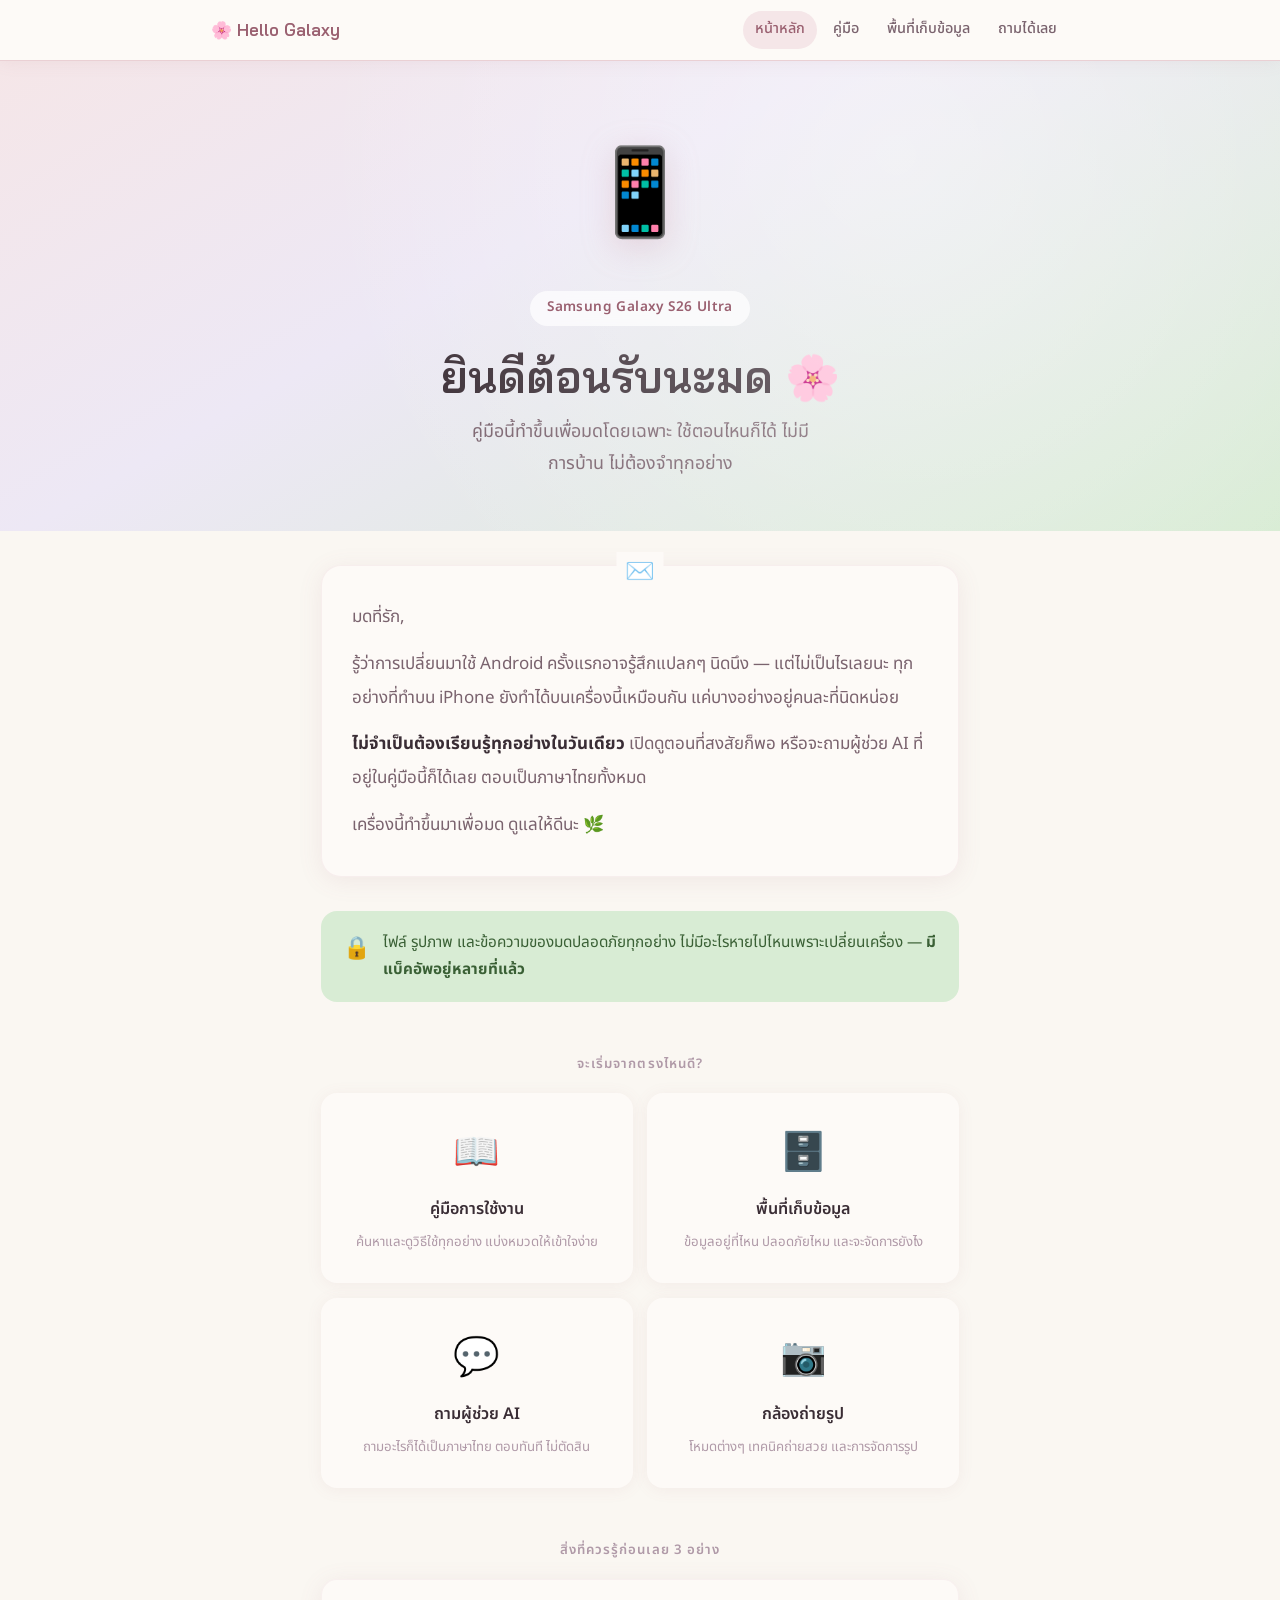
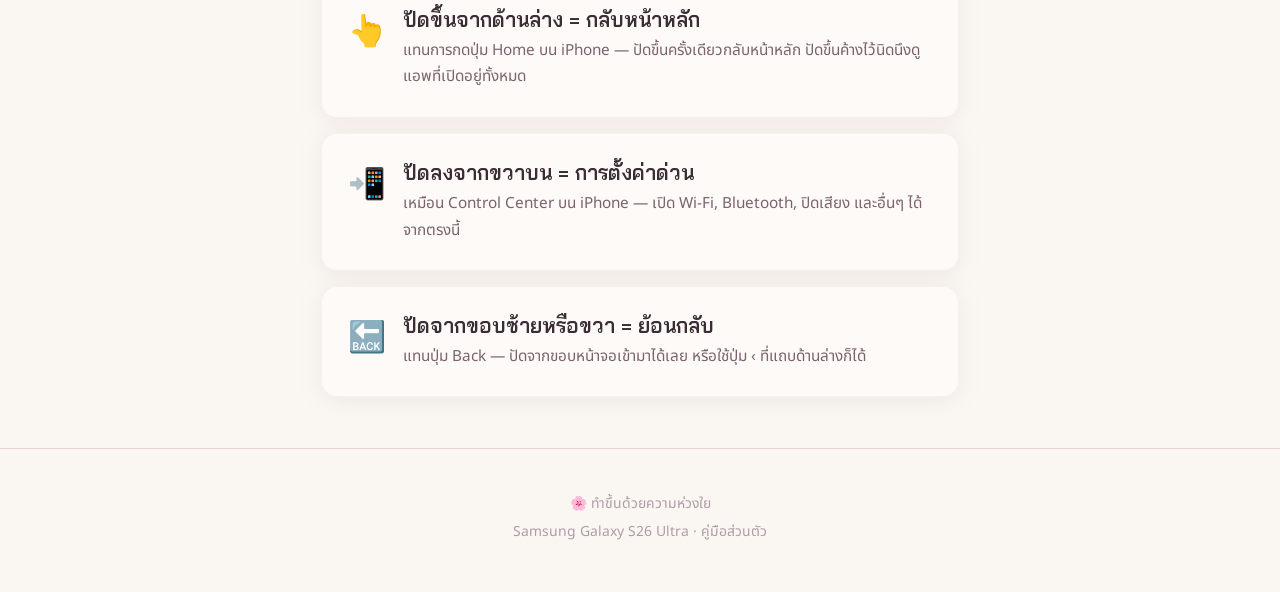
==== index.html @ c6fd24ba "Upload files from local" ====
<!DOCTYPE html>
<html lang="th">
<head>
  <meta charset="UTF-8" />
  <meta name="viewport" content="width=device-width, initial-scale=1.0" />
  <title>สวัสดี Galaxy 🌸</title>
  <link rel="stylesheet" href="style.css" />
  <style>
    .welcome-hero {
      background: linear-gradient(150deg, #f5e6e8 0%, #ede8f5 40%, #d8ecd4 100%);
      padding: 3.5rem 1.5rem 3rem;
      text-align: center;
      position: relative;
      overflow: hidden;
    }
    .welcome-hero::before {
      content: '';
      position: absolute;
      inset: 0;
      background: radial-gradient(circle at 70% 20%, rgba(255,255,255,0.4) 0%, transparent 60%);
      pointer-events: none;
    }
    .welcome-tag {
      display: inline-block;
      background: rgba(255,255,255,0.7);
      color: var(--rose-dark);
      font-size: 0.8rem;
      font-weight: 600;
      padding: 0.35rem 1rem;
      border-radius: var(--radius-pill);
      margin-bottom: 1.25rem;
      letter-spacing: 0.03em;
      backdrop-filter: blur(4px);
    }
    .welcome-hero h1 {
      font-size: clamp(1.8rem, 6vw, 2.6rem);
      margin-bottom: 0.5rem;
      color: var(--text-dark);
    }
    .welcome-subtitle {
      font-size: 1.05rem;
      color: var(--text-mid);
      max-width: 360px;
      margin: 0 auto 0.5rem;
      line-height: 1.8;
    }
    .phone-visual {
      font-size: 5rem;
      display: block;
      margin: 0 auto 1.25rem;
      filter: drop-shadow(0 8px 16px rgba(192,128,144,0.25));
      animation: float 3s ease-in-out infinite;
    }
    @keyframes float {
      0%, 100% { transform: translateY(0); }
      50%       { transform: translateY(-8px); }
    }
    .letter-card {
      background: var(--white);
      border-radius: 20px;
      padding: 2rem 1.75rem;
      box-shadow: var(--shadow-card);
      margin: 2rem 0;
      position: relative;
      border: 1px solid rgba(192,128,144,0.1);
      text-align: left;
    }
    .letter-card::before {
      content: '✉️';
      position: absolute;
      top: -14px;
      left: 50%;
      transform: translateX(-50%);
      background: var(--white);
      padding: 0 0.5rem;
      font-size: 1.4rem;
    }
    .letter-card p {
      color: var(--text-mid);
      line-height: 2;
      font-size: 1rem;
    }
    .letter-card p strong {
      color: var(--text-dark);
    }
    .section-nav {
      padding: 1.5rem 0 3rem;
    }
    .section-label {
      font-size: 0.78rem;
      font-weight: 600;
      color: var(--text-light);
      letter-spacing: 0.08em;
      text-transform: uppercase;
      margin-bottom: 1rem;
      text-align: center;
    }
    .nav-cards-grid {
      display: grid;
      grid-template-columns: repeat(2, 1fr);
      gap: 0.875rem;
    }
    .nav-card-item {
      background: var(--white);
      border-radius: var(--radius);
      padding: 1.5rem 1rem;
      text-align: center;
      box-shadow: var(--shadow-soft);
      text-decoration: none;
      color: inherit;
      display: block;
      transition: all var(--transition);
      border: 1.5px solid transparent;
    }
    .nav-card-item:hover {
      transform: translateY(-3px);
      box-shadow: var(--shadow-card);
      color: inherit;
    }
    .nav-card-item.rose:hover  { border-color: var(--blush-mid); }
    .nav-card-item.sage:hover  { border-color: var(--sage-mid); }
    .nav-card-item.lav:hover   { border-color: var(--lavender-mid); }
    .nav-card-item.cream:hover { border-color: var(--blush-mid); }
    .nav-card-emoji { font-size: 2.2rem; display: block; margin-bottom: 0.6rem; }
    .nav-card-label { font-weight: 600; font-size: 0.95rem; color: var(--text-dark); display: block; margin-bottom: 0.2rem; }
    .nav-card-desc  { font-size: 0.78rem; color: var(--text-light); line-height: 1.5; }
    .reassure-strip {
      background: var(--sage);
      border-radius: var(--radius);
      padding: 1.1rem 1.25rem;
      display: flex;
      align-items: flex-start;
      gap: 0.75rem;
      margin: 1.5rem 0;
    }
    .reassure-strip .icon { font-size: 1.3rem; flex-shrink: 0; }
    .reassure-strip p { font-size: 0.9rem; color: #3a6035; margin: 0; line-height: 1.75; }
  </style>
</head>
<body>

  <!-- Navigation -->
  <nav class="nav">
    <div class="nav-inner">
      <span class="nav-logo">🌸 Hello Galaxy</span>
      <ul class="nav-links">
        <li><a href="index.html" class="active">หน้าหลัก</a></li>
        <li><a href="manual.html">คู่มือ</a></li>
        <li><a href="storage.html">พื้นที่เก็บข้อมูล</a></li>
        <li><a href="chat.html">ถามได้เลย</a></li>
      </ul>
    </div>
  </nav>

  <!-- Hero -->
  <div class="welcome-hero">
    <span class="phone-visual">📱</span>
    <div class="welcome-tag">Samsung Galaxy S26 Ultra</div>
    <h1>ยินดีต้อนรับนะมด 🌸</h1>
    <p class="welcome-subtitle">คู่มือนี้ทำขึ้นเพื่อมดโดยเฉพาะ ใช้ตอนไหนก็ได้ ไม่มีการบ้าน ไม่ต้องจำทุกอย่าง</p>
  </div>

  <!-- Main content -->
  <div class="container">

    <!-- Letter -->
    <div class="letter-card fade-in">
      <p>มดที่รัก,</p>
      <p>
        รู้ว่าการเปลี่ยนมาใช้ Android ครั้งแรกอาจรู้สึกแปลกๆ นิดนึง — แต่ไม่เป็นไรเลยนะ
        ทุกอย่างที่ทำบน iPhone ยังทำได้บนเครื่องนี้เหมือนกัน แค่บางอย่างอยู่คนละที่นิดหน่อย
      </p>
      <p>
        <strong>ไม่จำเป็นต้องเรียนรู้ทุกอย่างในวันเดียว</strong> เปิดดูตอนที่สงสัยก็พอ
        หรือจะถามผู้ช่วย AI ที่อยู่ในคู่มือนี้ก็ได้เลย ตอบเป็นภาษาไทยทั้งหมด
      </p>
      <p style="margin-bottom:0">เครื่องนี้ทำขึ้นมาเพื่อมด ดูแลให้ดีนะ 🌿</p>
    </div>

    <!-- Reassurance -->
    <div class="reassure-strip fade-in">
      <span class="icon">🔒</span>
      <p>ไฟล์ รูปภาพ และข้อความของมดปลอดภัยทุกอย่าง ไม่มีอะไรหายไปไหนเพราะเปลี่ยนเครื่อง — <strong>มีแบ็คอัพอยู่หลายที่แล้ว</strong></p>
    </div>

    <!-- Section nav -->
    <div class="section-nav">
      <p class="section-label">จะเริ่มจากตรงไหนดี?</p>
      <div class="nav-cards-grid">

        <a href="manual.html" class="nav-card-item rose fade-in">
          <span class="nav-card-emoji">📖</span>
          <span class="nav-card-label">คู่มือการใช้งาน</span>
          <span class="nav-card-desc">ค้นหาและดูวิธีใช้ทุกอย่าง แบ่งหมวดให้เข้าใจง่าย</span>
        </a>

        <a href="storage.html" class="nav-card-item sage fade-in">
          <span class="nav-card-emoji">🗄️</span>
          <span class="nav-card-label">พื้นที่เก็บข้อมูล</span>
          <span class="nav-card-desc">ข้อมูลอยู่ที่ไหน ปลอดภัยไหม และจะจัดการยังไง</span>
        </a>

        <a href="chat.html" class="nav-card-item lav fade-in">
          <span class="nav-card-emoji">💬</span>
          <span class="nav-card-label">ถามผู้ช่วย AI</span>
          <span class="nav-card-desc">ถามอะไรก็ได้เป็นภาษาไทย ตอบทันที ไม่ตัดสิน</span>
        </a>

        <a href="manual.html#camera" class="nav-card-item cream fade-in">
          <span class="nav-card-emoji">📷</span>
          <span class="nav-card-label">กล้องถ่ายรูป</span>
          <span class="nav-card-desc">โหมดต่างๆ เทคนิคถ่ายสวย และการจัดการรูป</span>
        </a>

      </div>
    </div>

    <!-- Quick tips -->
    <div style="margin-bottom: 3rem;">
      <p class="section-label">สิ่งที่ควรรู้ก่อนเลย 3 อย่าง</p>

      <div class="card fade-in" style="margin-bottom:0.875rem;">
        <div style="display:flex; align-items:flex-start; gap:1rem;">
          <div style="font-size:1.8rem; flex-shrink:0;">👆</div>
          <div>
            <h3 style="margin-bottom:0.25rem;">ปัดขึ้นจากด้านล่าง = กลับหน้าหลัก</h3>
            <p style="font-size:0.9rem; color:var(--text-mid); margin:0;">
              แทนการกดปุ่ม Home บน iPhone — ปัดขึ้นครั้งเดียวกลับหน้าหลัก
              ปัดขึ้นค้างไว้นิดนึงดูแอพที่เปิดอยู่ทั้งหมด
            </p>
          </div>
        </div>
      </div>

      <div class="card fade-in" style="margin-bottom:0.875rem;">
        <div style="display:flex; align-items:flex-start; gap:1rem;">
          <div style="font-size:1.8rem; flex-shrink:0;">📲</div>
          <div>
            <h3 style="margin-bottom:0.25rem;">ปัดลงจากขวาบน = การตั้งค่าด่วน</h3>
            <p style="font-size:0.9rem; color:var(--text-mid); margin:0;">
              เหมือน Control Center บน iPhone — เปิด Wi-Fi, Bluetooth,
              ปิดเสียง และอื่นๆ ได้จากตรงนี้
            </p>
          </div>
        </div>
      </div>

      <div class="card fade-in">
        <div style="display:flex; align-items:flex-start; gap:1rem;">
          <div style="font-size:1.8rem; flex-shrink:0;">🔙</div>
          <div>
            <h3 style="margin-bottom:0.25rem;">ปัดจากขอบซ้ายหรือขวา = ย้อนกลับ</h3>
            <p style="font-size:0.9rem; color:var(--text-mid); margin:0;">
              แทนปุ่ม Back — ปัดจากขอบหน้าจอเข้ามาได้เลย
              หรือใช้ปุ่ม ‹ ที่แถบด้านล่างก็ได้
            </p>
          </div>
        </div>
      </div>
    </div>

  </div>

  <!-- Footer -->
  <footer class="footer">
    <span>🌸 ทำขึ้นด้วยความห่วงใย</span>
    <span>Samsung Galaxy S26 Ultra · คู่มือส่วนตัว</span>
  </footer>

</body>
</html>
---- style.css ----
/* ============================================================
   S26 Guidebook — Shared Stylesheet
   Pastel, warm, Thai-first. Mobile-first responsive.
   ============================================================ */

/* --- Google Fonts --- */
@import url('https://fonts.googleapis.com/css2?family=Bai+Jamjuree:wght@300;400;500;600&family=Noto+Sans+Thai:wght@300;400;500;600;700&display=swap');

/* --- Design Tokens --- */
:root {
  --cream:       #faf7f2;
  --cream-deep:  #f3ede4;
  --blush:       #f5e6e8;
  --blush-mid:   #ead0d4;
  --rose:        #c08090;
  --rose-dark:   #9a6070;
  --lavender:    #ede8f5;
  --lavender-mid:#c8bfe0;
  --sage:        #d8ecd4;
  --sage-mid:    #b0ccab;
  --sage-dark:   #7aaa73;
  --text-dark:   #3a2d35;
  --text-mid:    #7a636e;
  --text-light:  #b09aa8;
  --white:       #fdfaf7;
  --shadow-soft: 0 2px 16px rgba(160, 100, 120, 0.08);
  --shadow-card: 0 4px 24px rgba(160, 100, 120, 0.10);
  --radius:      16px;
  --radius-sm:   10px;
  --radius-pill: 999px;
  --font-heading:'Bai Jamjuree', 'Noto Sans Thai', sans-serif;
  --font-body:   'Noto Sans Thai', sans-serif;
  --transition:  0.2s ease;
}

/* --- Reset & Base --- */
*, *::before, *::after { box-sizing: border-box; margin: 0; padding: 0; }

html {
  font-size: 17px;
  scroll-behavior: smooth;
  -webkit-text-size-adjust: 100%;
}

body {
  font-family: var(--font-body);
  font-weight: 400;
  color: var(--text-dark);
  background: var(--cream);
  line-height: 1.75;
  min-height: 100vh;
}

/* --- Typography --- */
h1, h2, h3, h4 {
  font-family: var(--font-heading);
  font-weight: 600;
  line-height: 1.35;
  color: var(--text-dark);
}

h1 { font-size: clamp(1.6rem, 5vw, 2.2rem); }
h2 { font-size: clamp(1.25rem, 4vw, 1.6rem); }
h3 { font-size: clamp(1.05rem, 3vw, 1.2rem); }
h4 { font-size: 1rem; font-weight: 500; }

p { margin-bottom: 0.75rem; }
p:last-child { margin-bottom: 0; }

a {
  color: var(--rose-dark);
  text-decoration: none;
  transition: color var(--transition);
}
a:hover { color: var(--rose); }

/* --- Layout --- */
.container {
  max-width: 680px;
  margin: 0 auto;
  padding: 0 1.25rem;
}

/* --- Navigation --- */
.nav {
  background: var(--white);
  border-bottom: 1px solid var(--blush-mid);
  position: sticky;
  top: 0;
  z-index: 100;
  box-shadow: var(--shadow-soft);
}

.nav-inner {
  max-width: 900px;
  margin: 0 auto;
  padding: 0 1.25rem;
  display: flex;
  align-items: center;
  justify-content: space-between;
  height: 60px;
  gap: 0.75rem;
}

.nav-logo {
  font-family: var(--font-heading);
  font-weight: 600;
  font-size: 1rem;
  color: var(--rose-dark);
  white-space: nowrap;
  flex-shrink: 0;
}

.nav-links {
  display: flex;
  gap: 0.25rem;
  list-style: none;
  flex-wrap: wrap;
  justify-content: flex-end;
}

.nav-links a {
  display: block;
  padding: 0.35rem 0.7rem;
  border-radius: var(--radius-pill);
  font-size: 0.85rem;
  font-weight: 500;
  color: var(--text-mid);
  transition: all var(--transition);
  white-space: nowrap;
}

.nav-links a:hover,
.nav-links a.active {
  background: var(--blush);
  color: var(--rose-dark);
}

/* --- Cards --- */
.card {
  background: var(--white);
  border-radius: var(--radius);
  padding: 1.5rem;
  box-shadow: var(--shadow-card);
  border: 1px solid rgba(192, 128, 144, 0.08);
  transition: transform var(--transition), box-shadow var(--transition);
}

.card:hover {
  transform: translateY(-2px);
  box-shadow: 0 6px 28px rgba(160, 100, 120, 0.14);
}

/* --- Buttons --- */
.btn {
  display: inline-flex;
  align-items: center;
  gap: 0.5rem;
  padding: 0.75rem 1.5rem;
  border-radius: var(--radius-pill);
  font-family: var(--font-body);
  font-size: 0.95rem;
  font-weight: 500;
  cursor: pointer;
  border: none;
  transition: all var(--transition);
  text-decoration: none;
  line-height: 1.3;
}

.btn-primary {
  background: var(--rose);
  color: white;
}
.btn-primary:hover {
  background: var(--rose-dark);
  color: white;
  transform: translateY(-1px);
}

.btn-soft {
  background: var(--blush);
  color: var(--rose-dark);
}
.btn-soft:hover {
  background: var(--blush-mid);
  color: var(--rose-dark);
}

.btn-sage {
  background: var(--sage);
  color: #4a7a45;
}
.btn-sage:hover {
  background: var(--sage-mid);
  color: #3a6a35;
}

/* --- Tags / Chips --- */
.chip {
  display: inline-flex;
  align-items: center;
  gap: 0.3rem;
  padding: 0.3rem 0.75rem;
  border-radius: var(--radius-pill);
  font-size: 0.8rem;
  font-weight: 500;
  background: var(--blush);
  color: var(--rose-dark);
}

.chip-sage {
  background: var(--sage);
  color: #4a7a45;
}

.chip-lavender {
  background: var(--lavender);
  color: #6a5a90;
}

/* --- Section headers --- */
.section-title {
  display: flex;
  align-items: center;
  gap: 0.6rem;
  margin-bottom: 1.5rem;
}

.section-title h2 { margin: 0; }

.section-icon {
  width: 40px;
  height: 40px;
  border-radius: 12px;
  display: flex;
  align-items: center;
  justify-content: center;
  font-size: 1.2rem;
  flex-shrink: 0;
}

/* --- Divider --- */
.divider {
  border: none;
  border-top: 1px solid var(--blush-mid);
  margin: 2rem 0;
}

/* --- Hero --- */
.hero {
  background: linear-gradient(160deg, var(--blush) 0%, var(--lavender) 50%, var(--sage) 100%);
  padding: 3rem 1.25rem 2.5rem;
  text-align: center;
}

.hero-emoji {
  font-size: 3rem;
  margin-bottom: 0.75rem;
  display: block;
}

.hero h1 {
  margin-bottom: 0.75rem;
  color: var(--text-dark);
}

.hero p {
  color: var(--text-mid);
  font-size: 1.05rem;
  max-width: 420px;
  margin: 0 auto 1.5rem;
}

/* --- Search bar --- */
.search-wrap {
  position: relative;
  margin-bottom: 1.5rem;
}

.search-wrap input {
  width: 100%;
  padding: 0.85rem 1rem 0.85rem 3rem;
  border: 2px solid var(--blush-mid);
  border-radius: var(--radius-pill);
  background: var(--white);
  font-family: var(--font-body);
  font-size: 1rem;
  color: var(--text-dark);
  outline: none;
  transition: border-color var(--transition);
}

.search-wrap input:focus {
  border-color: var(--rose);
}

.search-wrap input::placeholder {
  color: var(--text-light);
}

.search-icon {
  position: absolute;
  left: 1rem;
  top: 50%;
  transform: translateY(-50%);
  color: var(--text-light);
  pointer-events: none;
  width: 18px;
  height: 18px;
}

/* --- Filter tabs --- */
.filter-tabs {
  display: flex;
  gap: 0.5rem;
  flex-wrap: wrap;
  margin-bottom: 1.5rem;
}

.filter-tab {
  padding: 0.4rem 1rem;
  border-radius: var(--radius-pill);
  font-size: 0.85rem;
  font-weight: 500;
  cursor: pointer;
  border: 2px solid transparent;
  background: var(--white);
  color: var(--text-mid);
  transition: all var(--transition);
  font-family: var(--font-body);
}

.filter-tab:hover {
  background: var(--blush);
  color: var(--rose-dark);
}

.filter-tab.active {
  background: var(--rose);
  color: white;
  border-color: var(--rose);
}

/* --- Manual cards --- */
.manual-card {
  background: var(--white);
  border-radius: var(--radius);
  padding: 1.25rem 1.5rem;
  box-shadow: var(--shadow-soft);
  border: 1px solid rgba(192, 128, 144, 0.08);
  margin-bottom: 1rem;
  transition: all var(--transition);
}

.manual-card:hover {
  box-shadow: var(--shadow-card);
  transform: translateY(-1px);
}

.manual-card-header {
  display: flex;
  align-items: flex-start;
  gap: 0.75rem;
  cursor: pointer;
  user-select: none;
}

.manual-card-icon {
  font-size: 1.4rem;
  flex-shrink: 0;
  margin-top: 0.1rem;
}

.manual-card-title {
  flex: 1;
}

.manual-card-title h3 {
  font-size: 1rem;
  margin-bottom: 0.2rem;
  color: var(--text-dark);
}

.manual-card-title .subtitle {
  font-size: 0.82rem;
  color: var(--text-light);
}

.manual-card-chevron {
  color: var(--text-light);
  transition: transform var(--transition);
  flex-shrink: 0;
  margin-top: 0.25rem;
}

.manual-card.open .manual-card-chevron {
  transform: rotate(180deg);
}

.manual-card-body {
  display: none;
  padding-top: 1rem;
  border-top: 1px solid var(--blush-mid);
  margin-top: 1rem;
  font-size: 0.95rem;
  color: var(--text-mid);
  line-height: 1.8;
}

.manual-card.open .manual-card-body {
  display: block;
}

.iphone-note {
  background: var(--lavender);
  border-radius: var(--radius-sm);
  padding: 0.75rem 1rem;
  margin-top: 0.75rem;
  font-size: 0.88rem;
  color: #5a4a80;
}

.iphone-note strong {
  color: #4a3a70;
}

.steps-list {
  list-style: none;
  counter-reset: steps;
  margin-top: 0.5rem;
}

.steps-list li {
  counter-increment: steps;
  display: flex;
  gap: 0.75rem;
  align-items: flex-start;
  margin-bottom: 0.6rem;
  font-size: 0.92rem;
}

.steps-list li::before {
  content: counter(steps);
  background: var(--blush-mid);
  color: var(--rose-dark);
  width: 22px;
  height: 22px;
  border-radius: 50%;
  display: flex;
  align-items: center;
  justify-content: center;
  font-size: 0.75rem;
  font-weight: 600;
  flex-shrink: 0;
  margin-top: 0.15rem;
}

/* --- Backup map (storage page) --- */
.backup-grid {
  display: grid;
  grid-template-columns: repeat(2, 1fr);
  gap: 0.875rem;
  margin: 1.5rem 0;
}

.backup-item {
  background: var(--white);
  border-radius: var(--radius);
  padding: 1.1rem 1rem;
  text-align: center;
  border: 2px solid var(--sage-mid);
  position: relative;
}

.backup-item .check {
  position: absolute;
  top: 0.5rem;
  right: 0.5rem;
  background: var(--sage-dark);
  color: white;
  width: 20px;
  height: 20px;
  border-radius: 50%;
  display: flex;
  align-items: center;
  justify-content: center;
  font-size: 0.7rem;
}

.backup-item .icon { font-size: 1.8rem; display: block; margin-bottom: 0.4rem; }
.backup-item .label { font-size: 0.85rem; font-weight: 600; color: var(--text-dark); display: block; }
.backup-item .sub { font-size: 0.75rem; color: var(--text-light); }

/* --- Storage tips accordion --- */
.tip-card {
  background: var(--white);
  border-radius: var(--radius);
  border: 1px solid var(--sage);
  margin-bottom: 0.75rem;
  overflow: hidden;
  transition: all var(--transition);
}

.tip-card-header {
  display: flex;
  align-items: center;
  gap: 0.75rem;
  padding: 1rem 1.25rem;
  cursor: pointer;
  user-select: none;
}

.tip-card-icon {
  font-size: 1.3rem;
  flex-shrink: 0;
}

.tip-card-title {
  flex: 1;
  font-weight: 500;
  font-size: 0.95rem;
  color: var(--text-dark);
}

.tip-optional {
  font-size: 0.75rem;
  background: var(--sage);
  color: #4a7a45;
  padding: 0.2rem 0.6rem;
  border-radius: var(--radius-pill);
  font-weight: 500;
}

.tip-card-body {
  display: none;
  padding: 0 1.25rem 1rem;
  color: var(--text-mid);
  font-size: 0.92rem;
  line-height: 1.8;
}

.tip-card.open .tip-card-body { display: block; }
.tip-card.open .tip-card-header { border-bottom: 1px solid var(--sage); }

/* --- Chat UI --- */
.chat-window {
  display: flex;
  flex-direction: column;
  height: calc(100vh - 130px);
  min-height: 400px;
  background: var(--white);
  border-radius: var(--radius);
  box-shadow: var(--shadow-card);
  overflow: hidden;
  border: 1px solid var(--blush-mid);
}

.chat-messages {
  flex: 1;
  overflow-y: auto;
  padding: 1.25rem;
  display: flex;
  flex-direction: column;
  gap: 1rem;
  scroll-behavior: smooth;
}

.chat-messages::-webkit-scrollbar {
  width: 4px;
}
.chat-messages::-webkit-scrollbar-thumb {
  background: var(--blush-mid);
  border-radius: 2px;
}

.message {
  max-width: 85%;
  display: flex;
  flex-direction: column;
  gap: 0.25rem;
}

.message-user { align-self: flex-end; align-items: flex-end; }
.message-bot  { align-self: flex-start; align-items: flex-start; }

.message-bubble {
  padding: 0.8rem 1.1rem;
  border-radius: 18px;
  font-size: 0.95rem;
  line-height: 1.7;
  white-space: pre-wrap;
  word-break: break-word;
}

.message-user .message-bubble {
  background: var(--rose);
  color: white;
  border-bottom-right-radius: 6px;
}

.message-bot .message-bubble {
  background: var(--cream-deep);
  color: var(--text-dark);
  border-bottom-left-radius: 6px;
}

.message-time {
  font-size: 0.72rem;
  color: var(--text-light);
  padding: 0 0.25rem;
}

.typing-dots {
  display: flex;
  gap: 4px;
  align-items: center;
  padding: 0.8rem 1.1rem;
  background: var(--cream-deep);
  border-radius: 18px;
  border-bottom-left-radius: 6px;
}

.typing-dots span {
  width: 7px;
  height: 7px;
  background: var(--rose);
  border-radius: 50%;
  animation: bounce 1.2s ease infinite;
  opacity: 0.7;
}
.typing-dots span:nth-child(2) { animation-delay: 0.2s; }
.typing-dots span:nth-child(3) { animation-delay: 0.4s; }

@keyframes bounce {
  0%, 60%, 100% { transform: translateY(0); }
  30% { transform: translateY(-6px); }
}

.chat-input-area {
  padding: 0.875rem 1rem;
  border-top: 1px solid var(--blush-mid);
  display: flex;
  gap: 0.6rem;
  background: var(--white);
}

.chat-input {
  flex: 1;
  padding: 0.75rem 1rem;
  border: 2px solid var(--blush-mid);
  border-radius: var(--radius-pill);
  font-family: var(--font-body);
  font-size: 0.95rem;
  color: var(--text-dark);
  background: var(--cream);
  outline: none;
  resize: none;
  transition: border-color var(--transition);
  max-height: 120px;
  overflow-y: auto;
}

.chat-input:focus { border-color: var(--rose); }
.chat-input::placeholder { color: var(--text-light); }

.chat-send-btn {
  width: 44px;
  height: 44px;
  border-radius: 50%;
  background: var(--rose);
  border: none;
  color: white;
  cursor: pointer;
  display: flex;
  align-items: center;
  justify-content: center;
  transition: all var(--transition);
  flex-shrink: 0;
  align-self: flex-end;
}

.chat-send-btn:hover { background: var(--rose-dark); transform: scale(1.05); }
.chat-send-btn:disabled { background: var(--text-light); cursor: not-allowed; transform: none; }

/* --- Quick reply chips --- */
.quick-replies {
  display: flex;
  gap: 0.5rem;
  flex-wrap: wrap;
  padding: 0.5rem 1.25rem 0;
}

.quick-reply {
  padding: 0.4rem 0.875rem;
  border-radius: var(--radius-pill);
  border: 1.5px solid var(--rose);
  background: transparent;
  color: var(--rose-dark);
  font-size: 0.82rem;
  cursor: pointer;
  font-family: var(--font-body);
  transition: all var(--transition);
}

.quick-reply:hover {
  background: var(--blush);
}

/* --- Gentle banner / callout --- */
.callout {
  border-radius: var(--radius);
  padding: 1.1rem 1.25rem;
  display: flex;
  gap: 0.75rem;
  align-items: flex-start;
  margin: 1rem 0;
}

.callout-rose { background: var(--blush); border-left: 4px solid var(--rose); }
.callout-sage { background: var(--sage); border-left: 4px solid var(--sage-dark); }
.callout-lavender { background: var(--lavender); border-left: 4px solid var(--lavender-mid); }

.callout-icon { font-size: 1.2rem; flex-shrink: 0; margin-top: 0.1rem; }
.callout-text { font-size: 0.92rem; color: var(--text-dark); line-height: 1.7; }
.callout-text strong { font-weight: 600; }

/* --- Page sections --- */
.page-section {
  padding: 2rem 0;
}

/* --- Footer --- */
.footer {
  text-align: center;
  padding: 2.5rem 1.25rem;
  color: var(--text-light);
  font-size: 0.82rem;
  border-top: 1px solid var(--blush-mid);
  margin-top: 2rem;
}

.footer span { display: block; margin-bottom: 0.25rem; }

/* --- Fade-in animation --- */
.fade-in {
  opacity: 0;
  transform: translateY(12px);
  animation: fadeIn 0.5s ease forwards;
}

@keyframes fadeIn {
  to { opacity: 1; transform: translateY(0); }
}

.fade-in:nth-child(1) { animation-delay: 0.05s; }
.fade-in:nth-child(2) { animation-delay: 0.1s; }
.fade-in:nth-child(3) { animation-delay: 0.15s; }
.fade-in:nth-child(4) { animation-delay: 0.2s; }
.fade-in:nth-child(5) { animation-delay: 0.25s; }

/* --- Nav section cards (for index) --- */
.nav-cards {
  display: grid;
  grid-template-columns: repeat(2, 1fr);
  gap: 1rem;
  margin-top: 2rem;
}

.nav-card {
  background: var(--white);
  border-radius: var(--radius);
  padding: 1.5rem 1.25rem;
  text-align: center;
  box-shadow: var(--shadow-soft);
  border: 1px solid transparent;
  text-decoration: none;
  color: inherit;
  display: block;
  transition: all var(--transition);
}

.nav-card:hover {
  transform: translateY(-3px);
  box-shadow: var(--shadow-card);
  color: inherit;
  border-color: var(--blush-mid);
}

.nav-card .nav-card-emoji { font-size: 2.2rem; display: block; margin-bottom: 0.6rem; }
.nav-card .nav-card-title { font-weight: 600; font-size: 0.95rem; color: var(--text-dark); display: block; margin-bottom: 0.25rem; }
.nav-card .nav-card-sub { font-size: 0.8rem; color: var(--text-light); }

/* --- Hidden for search --- */
.hidden { display: none !important; }

/* --- Responsive --- */
@media (max-width: 480px) {
  html { font-size: 16px; }
  .nav-cards { grid-template-columns: repeat(2, 1fr); gap: 0.75rem; }
  .backup-grid { grid-template-columns: repeat(2, 1fr); }
  .filter-tabs { gap: 0.375rem; }
  .hero { padding: 2rem 1rem 1.75rem; }
  .card { padding: 1.25rem; }
  .chat-window { height: calc(100vh - 120px); }
}

@media (min-width: 640px) {
  .nav-cards { grid-template-columns: repeat(4, 1fr); }
}
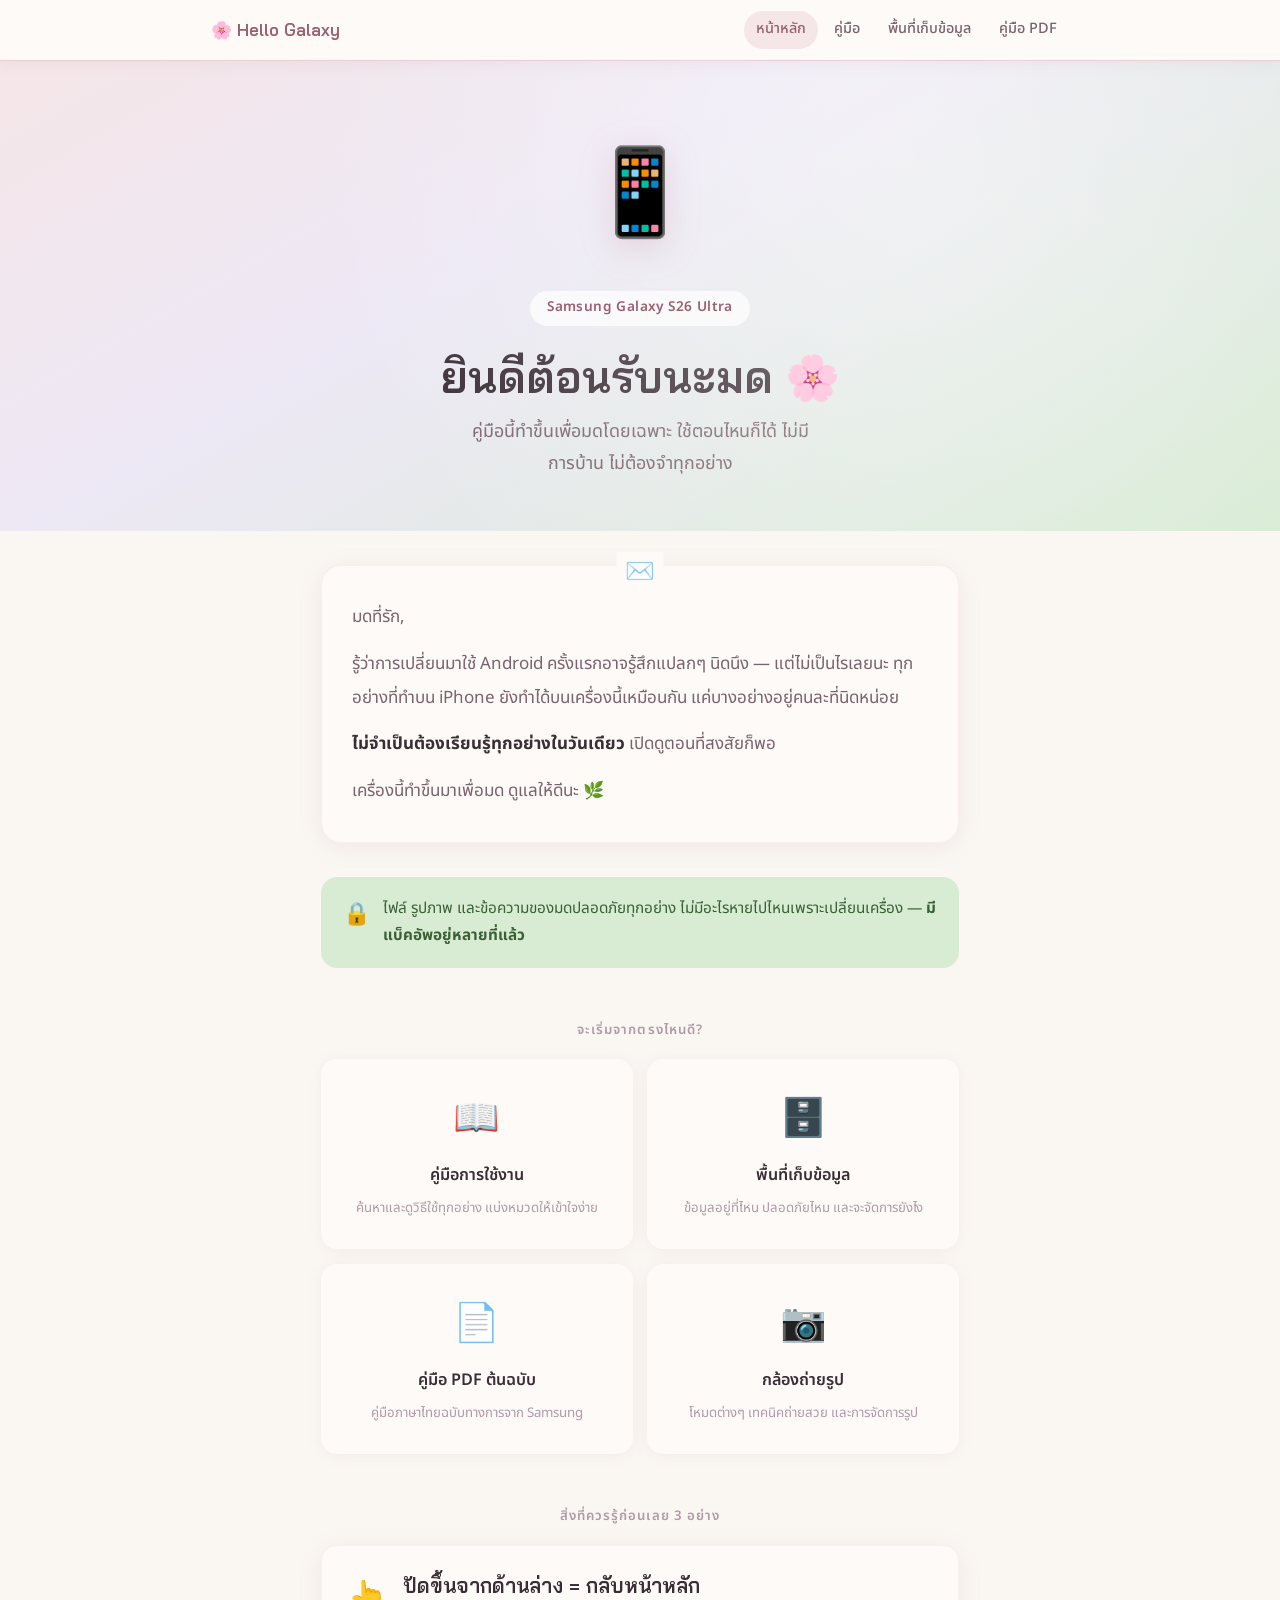
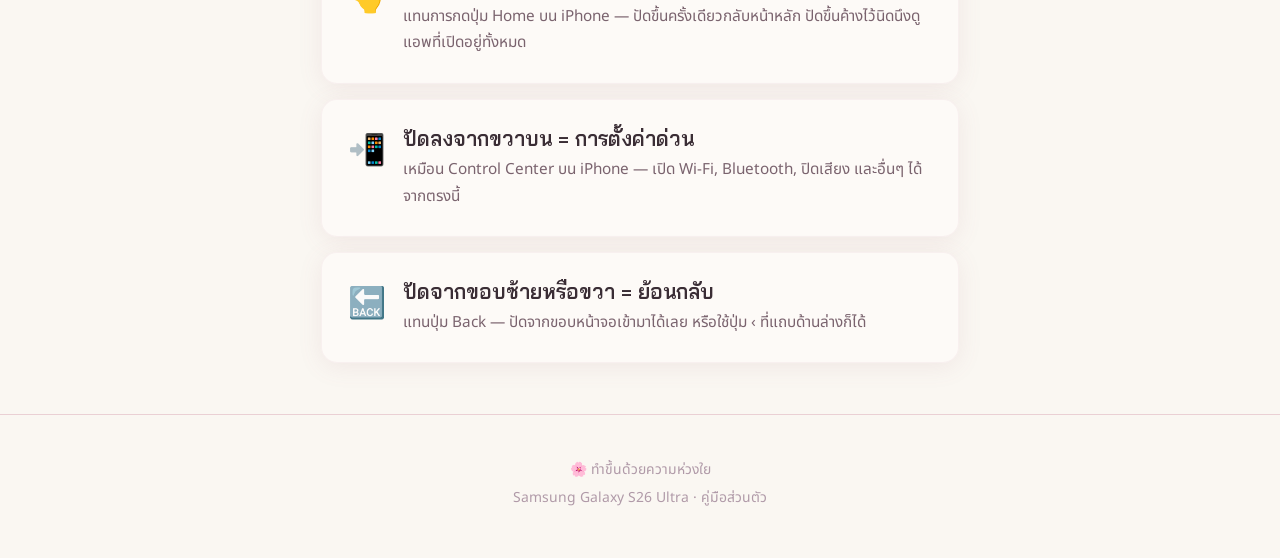
==== commit 71306c9d: "Remove AI chat feature and add Samsung TH PDF manual viewer - Delete chat.html and netlify/functions" ====
--- a/index.html
+++ b/index.html
@@ -147,7 +147,7 @@
         <li><a href="index.html" class="active">หน้าหลัก</a></li>
         <li><a href="manual.html">คู่มือ</a></li>
         <li><a href="storage.html">พื้นที่เก็บข้อมูล</a></li>
-        <li><a href="chat.html">ถามได้เลย</a></li>
+        <li><a href="pdf.html">คู่มือ PDF</a></li>
       </ul>
     </div>
   </nav>
@@ -172,7 +172,6 @@
       </p>
       <p>
         <strong>ไม่จำเป็นต้องเรียนรู้ทุกอย่างในวันเดียว</strong> เปิดดูตอนที่สงสัยก็พอ
-        หรือจะถามผู้ช่วย AI ที่อยู่ในคู่มือนี้ก็ได้เลย ตอบเป็นภาษาไทยทั้งหมด
       </p>
       <p style="margin-bottom:0">เครื่องนี้ทำขึ้นมาเพื่อมด ดูแลให้ดีนะ 🌿</p>
     </div>
@@ -200,10 +199,10 @@
           <span class="nav-card-desc">ข้อมูลอยู่ที่ไหน ปลอดภัยไหม และจะจัดการยังไง</span>
         </a>
 
-        <a href="chat.html" class="nav-card-item lav fade-in">
-          <span class="nav-card-emoji">💬</span>
-          <span class="nav-card-label">ถามผู้ช่วย AI</span>
-          <span class="nav-card-desc">ถามอะไรก็ได้เป็นภาษาไทย ตอบทันที ไม่ตัดสิน</span>
+        <a href="pdf.html" class="nav-card-item lav fade-in">
+          <span class="nav-card-emoji">📄</span>
+          <span class="nav-card-label">คู่มือ PDF ต้นฉบับ</span>
+          <span class="nav-card-desc">คู่มือภาษาไทยฉบับทางการจาก Samsung</span>
         </a>
 
         <a href="manual.html#camera" class="nav-card-item cream fade-in">
